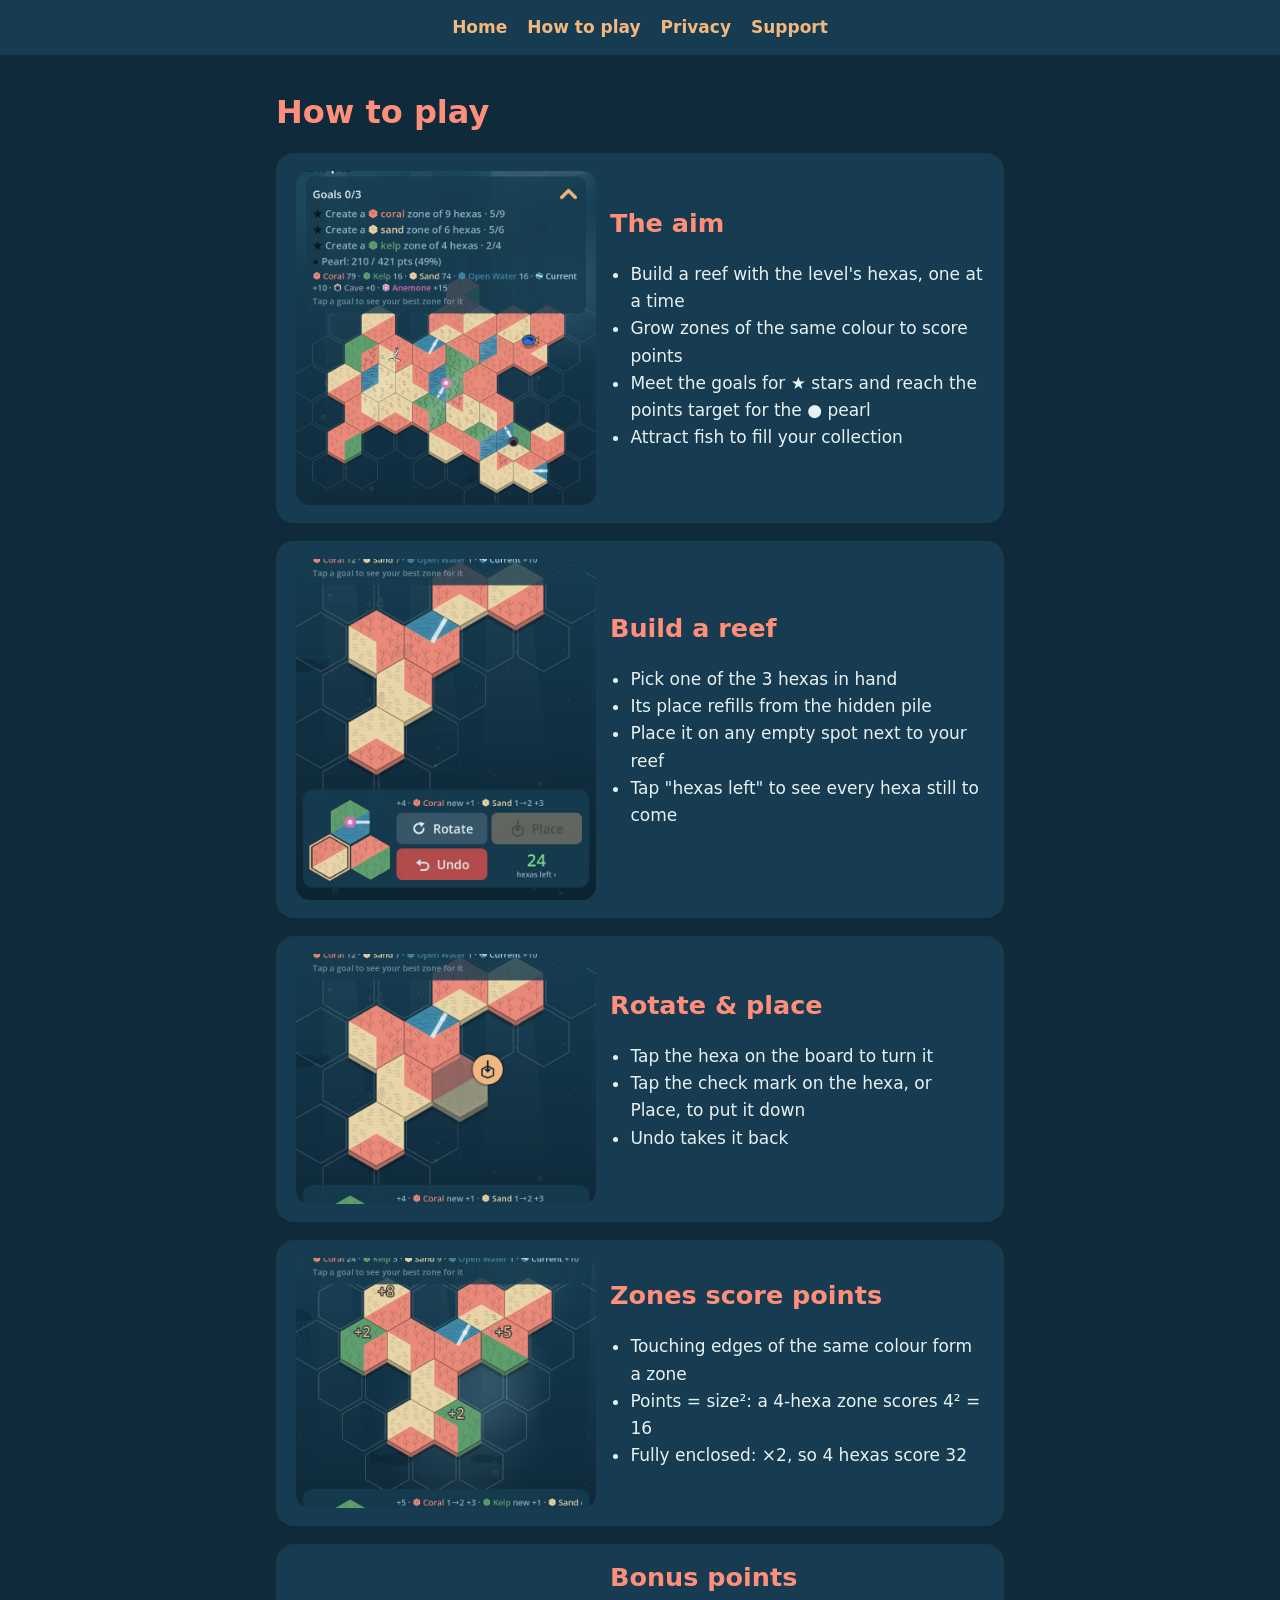
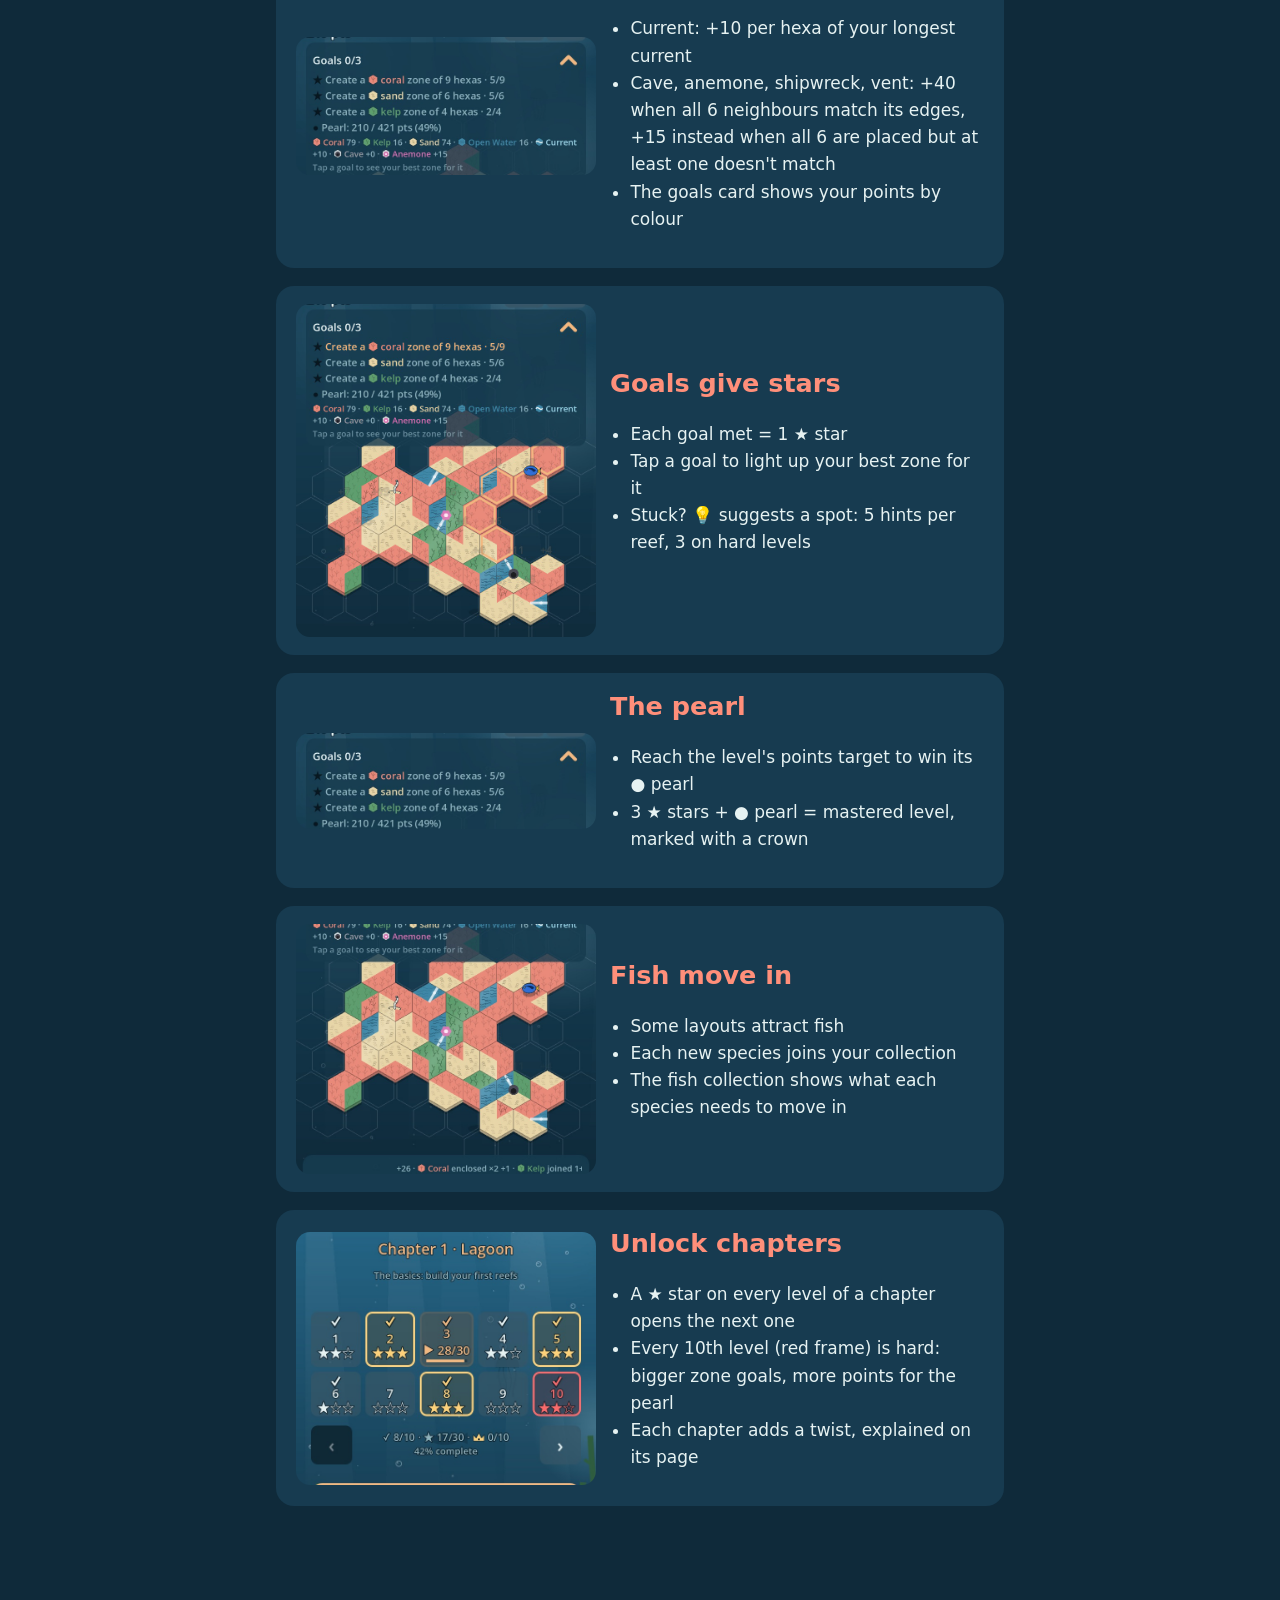
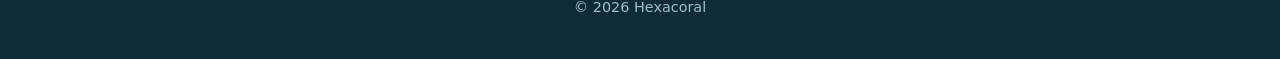
==== how-to-play.html @ c0e0eaeb "Hexacoral website: home, how to play, privacy policy Co-Authored-By: Claude Opus 5.5 <noreply@anthro" ====
<!doctype html>
<html lang="en">
<head>
<meta charset="utf-8">
<meta name="viewport" content="width=device-width, initial-scale=1">
<title>How to play · Hexacoral</title>
<meta name="description" content="The rules of Hexacoral: build a reef, grow zones, meet goals for stars and attract fish.">
<link rel="icon" href="img/icon.png">
<link rel="stylesheet" href="style.css">
</head>
<body>
<nav><a href="./">Home</a><a href="how-to-play.html">How to play</a><a href="privacy.html">Privacy</a><a href="https://buymeacoffee.com/sebastiensyd">Support</a></nav>
<main>
  <h1>How to play</h1>

  <div class="card step"><img src="img/howto-0.jpg" alt=""><div><h2>The aim</h2><ul>
    <li>Build a reef with the level's hexas, one at a time</li>
    <li>Grow zones of the same colour to score points</li>
    <li>Meet the goals for ★ stars and reach the points target for the ● pearl</li>
    <li>Attract fish to fill your collection</li></ul></div></div>

  <div class="card step"><img src="img/howto-1.jpg" alt=""><div><h2>Build a reef</h2><ul>
    <li>Pick one of the 3 hexas in hand</li>
    <li>Its place refills from the hidden pile</li>
    <li>Place it on any empty spot next to your reef</li>
    <li>Tap "hexas left" to see every hexa still to come</li></ul></div></div>

  <div class="card step"><img src="img/howto-2.jpg" alt=""><div><h2>Rotate &amp; place</h2><ul>
    <li>Tap the hexa on the board to turn it</li>
    <li>Tap the check mark on the hexa, or Place, to put it down</li>
    <li>Undo takes it back</li></ul></div></div>

  <div class="card step"><img src="img/howto-3.jpg" alt=""><div><h2>Zones score points</h2><ul>
    <li>Touching edges of the same colour form a zone</li>
    <li>Points = size²: a 4-hexa zone scores 4² = 16</li>
    <li>Fully enclosed: ×2, so 4 hexas score 32</li></ul></div></div>

  <div class="card step"><img src="img/howto-4.jpg" alt=""><div><h2>Bonus points</h2><ul>
    <li>Current: +10 per hexa of your longest current</li>
    <li>Cave, anemone, shipwreck, vent: +40 when all 6 neighbours match its edges, +15 instead when all 6 are placed but at least one doesn't match</li>
    <li>The goals card shows your points by colour</li></ul></div></div>

  <div class="card step"><img src="img/howto-5.jpg" alt=""><div><h2>Goals give stars</h2><ul>
    <li>Each goal met = 1 ★ star</li>
    <li>Tap a goal to light up your best zone for it</li>
    <li>Stuck? 💡 suggests a spot: 5 hints per reef, 3 on hard levels</li></ul></div></div>

  <div class="card step"><img src="img/howto-6.jpg" alt=""><div><h2>The pearl</h2><ul>
    <li>Reach the level's points target to win its ● pearl</li>
    <li>3 ★ stars + ● pearl = mastered level, marked with a crown</li></ul></div></div>

  <div class="card step"><img src="img/howto-7.jpg" alt=""><div><h2>Fish move in</h2><ul>
    <li>Some layouts attract fish</li>
    <li>Each new species joins your collection</li>
    <li>The fish collection shows what each species needs to move in</li></ul></div></div>

  <div class="card step"><img src="img/howto-8.jpg" alt=""><div><h2>Unlock chapters</h2><ul>
    <li>A ★ star on every level of a chapter opens the next one</li>
    <li>Every 10th level (red frame) is hard: bigger zone goals, more points for the pearl</li>
    <li>Each chapter adds a twist, explained on its page</li></ul></div></div>
</main>
<footer>© 2026 Hexacoral</footer>
</body>
</html>
---- style.css ----
:root {
  --bg: #0f2a3a;
  --panel: #173b50;
  --text: #e6f2f2;
  --muted: #9fbfc8;
  --accent: #f2b880;
  --coral: #ff8f7a;
  --star: #ffd54f;
}
* { box-sizing: border-box; }
body {
  margin: 0;
  background: var(--bg);
  color: var(--text);
  font: 17px/1.6 system-ui, -apple-system, "Segoe UI", Roboto, sans-serif;
}
a { color: var(--accent); }
header.hero img { display: block; width: 100%; max-height: 420px; object-fit: cover; }
nav { display: flex; gap: 20px; justify-content: center; flex-wrap: wrap; padding: 14px 16px; background: var(--panel); }
nav a { text-decoration: none; font-weight: 600; }
main { max-width: 760px; margin: 0 auto; padding: 24px 16px 48px; }
h1, h2 { color: var(--coral); line-height: 1.25; }
h1 { font-size: 2rem; margin-top: 0.4em; }
.lead { font-size: 1.15rem; color: var(--text); }
.card { background: var(--panel); border-radius: 18px; padding: 18px 20px; margin: 18px 0; }
.card h2 { margin-top: 0; }
.step { display: grid; grid-template-columns: 1fr; gap: 14px; align-items: center; }
.step img { width: 100%; max-width: 360px; border-radius: 14px; justify-self: center; }
@media (min-width: 680px) { .step { grid-template-columns: 300px 1fr; } }
.button {
  display: inline-block; background: var(--accent); color: var(--bg); font-weight: 700;
  padding: 12px 22px; border-radius: 14px; text-decoration: none; margin: 6px 8px 6px 0;
}
.button.ghost { background: transparent; color: var(--accent); border: 2px solid var(--accent); }
.muted { color: var(--muted); font-size: 0.95rem; }
footer { text-align: center; color: var(--muted); font-size: 0.9rem; padding: 24px 16px 40px; }
ul { padding-left: 1.2em; }
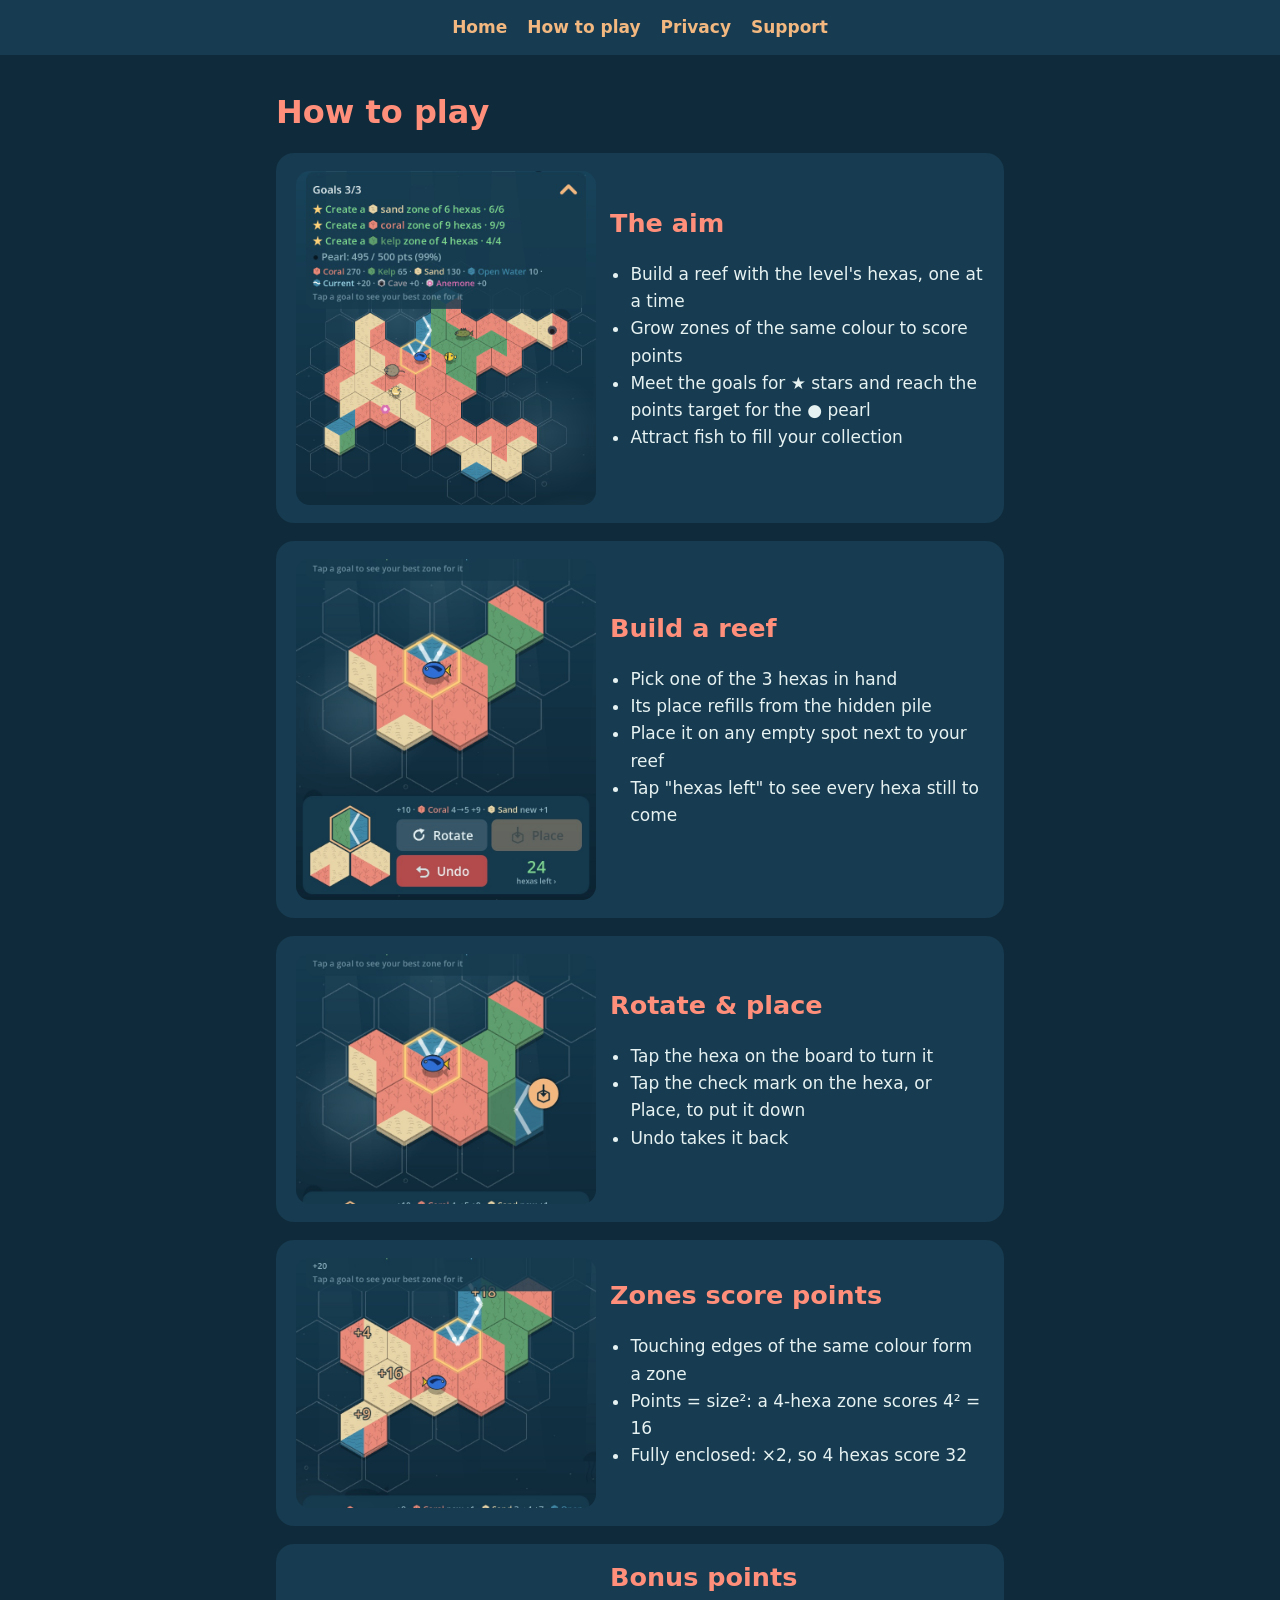
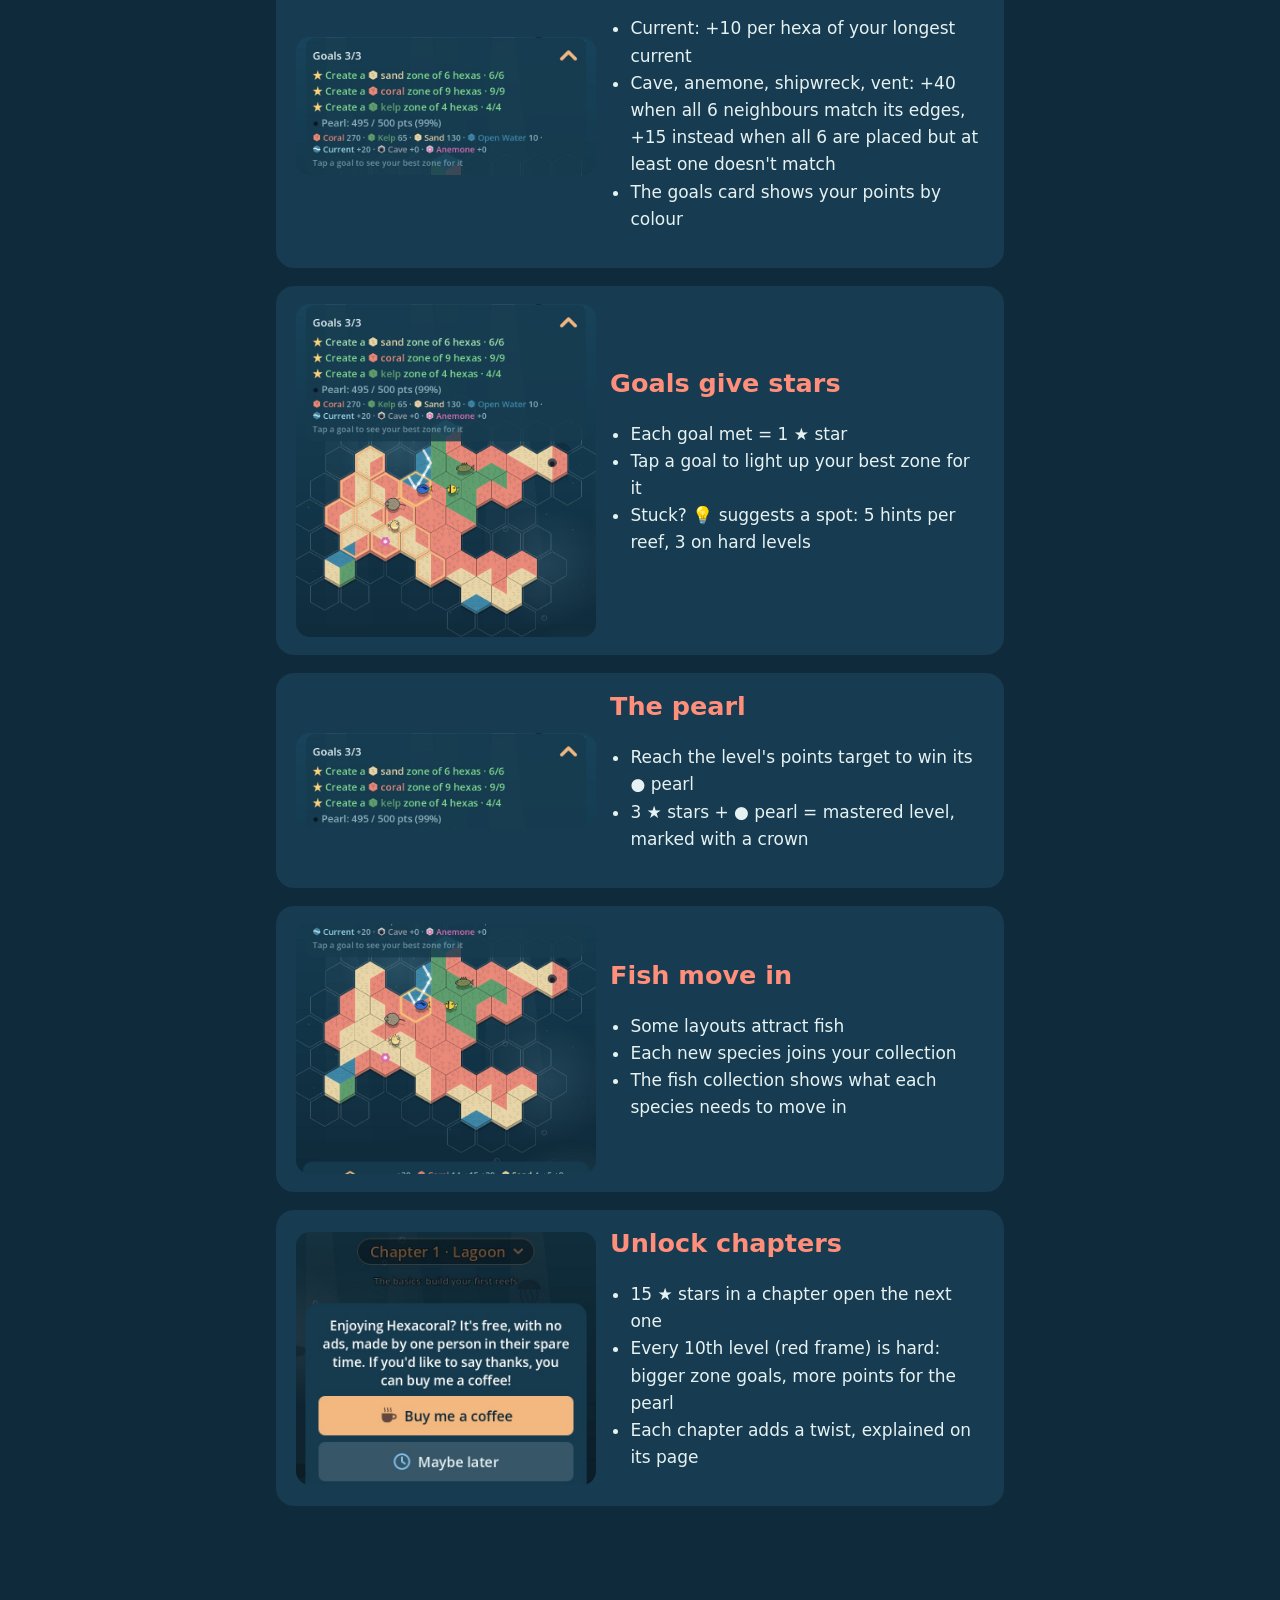
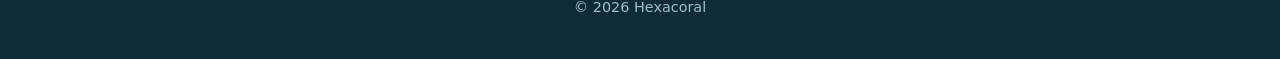
==== commit 90d65da9: "How to play: 15 stars in a chapter open the next one Co-Authored-By: Claude Opus 5.5 <noreply@anthro" ====
--- a/how-to-play.html
+++ b/how-to-play.html
@@ -55,7 +55,7 @@
     <li>The fish collection shows what each species needs to move in</li></ul></div></div>
 
   <div class="card step"><img src="img/howto-8.jpg" alt=""><div><h2>Unlock chapters</h2><ul>
-    <li>A ★ star on every level of a chapter opens the next one</li>
+    <li>15 ★ stars in a chapter open the next one</li>
     <li>Every 10th level (red frame) is hard: bigger zone goals, more points for the pearl</li>
     <li>Each chapter adds a twist, explained on its page</li></ul></div></div>
 </main>
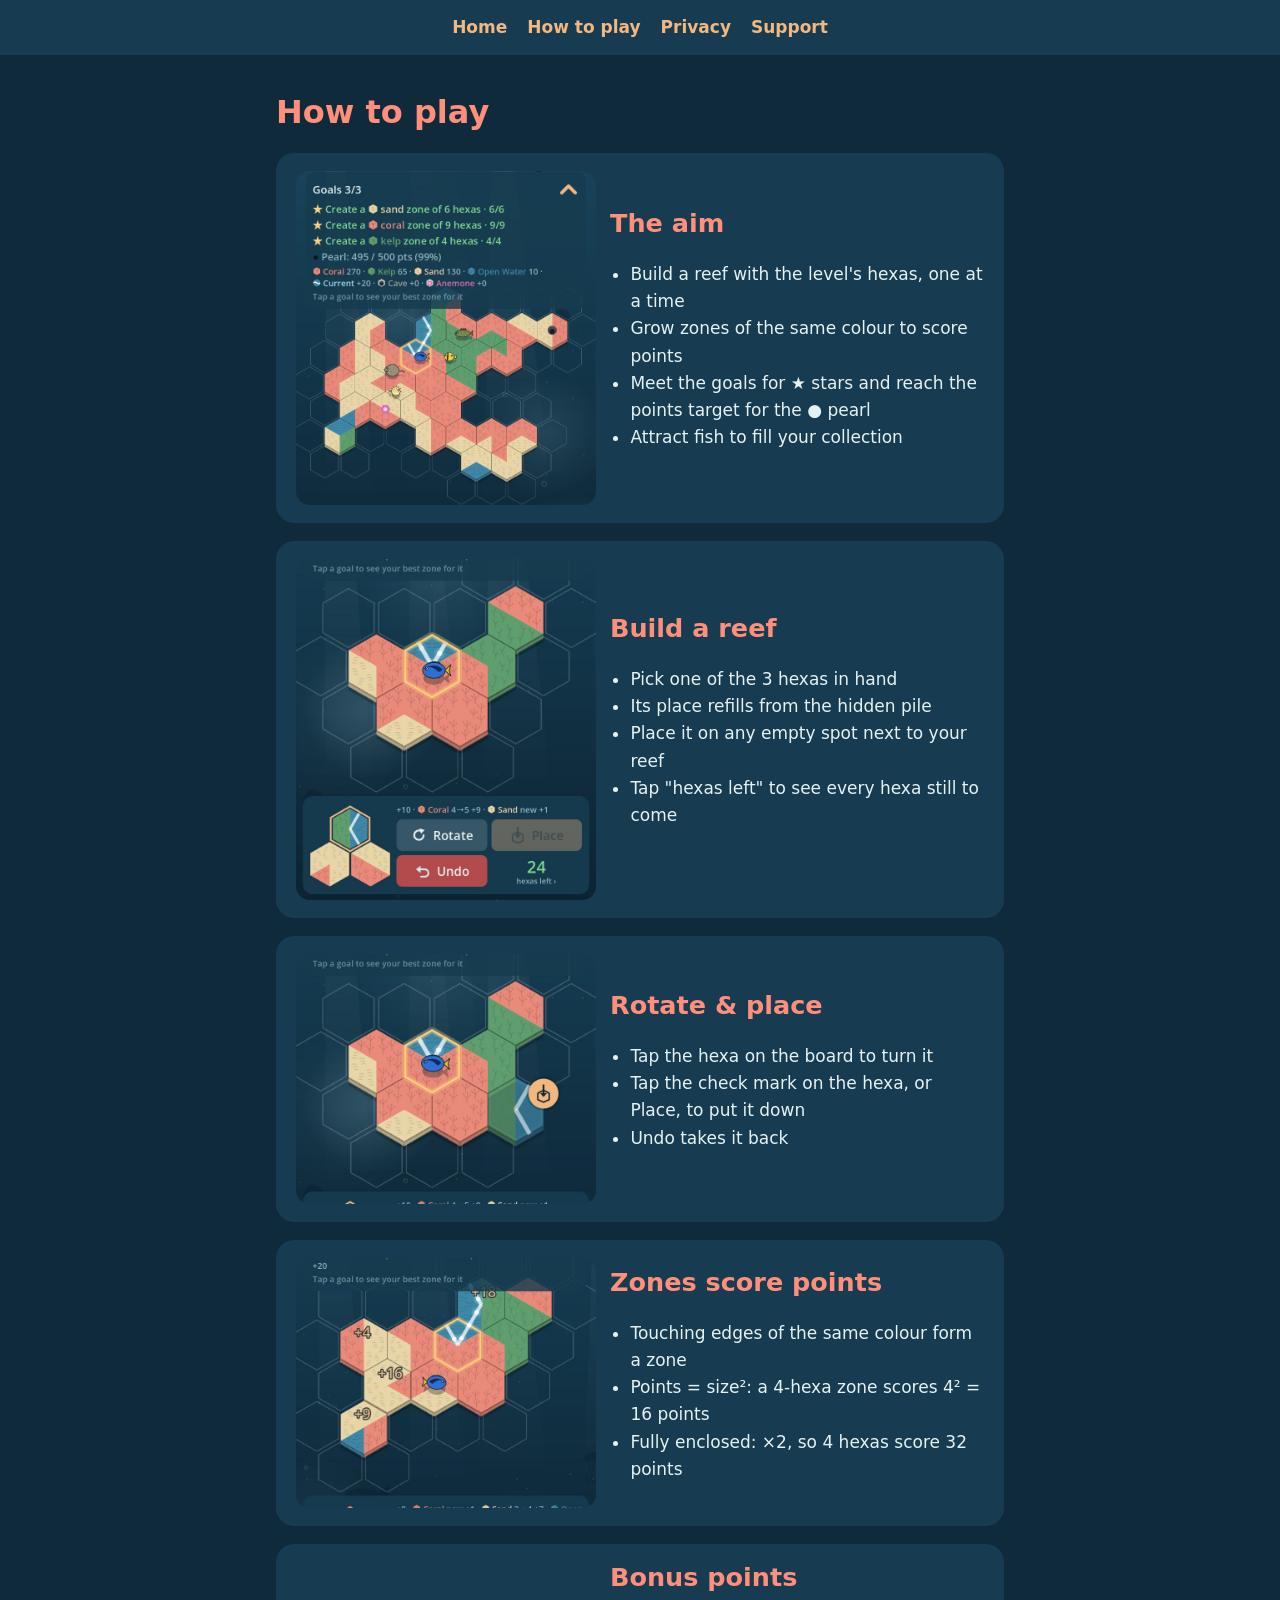
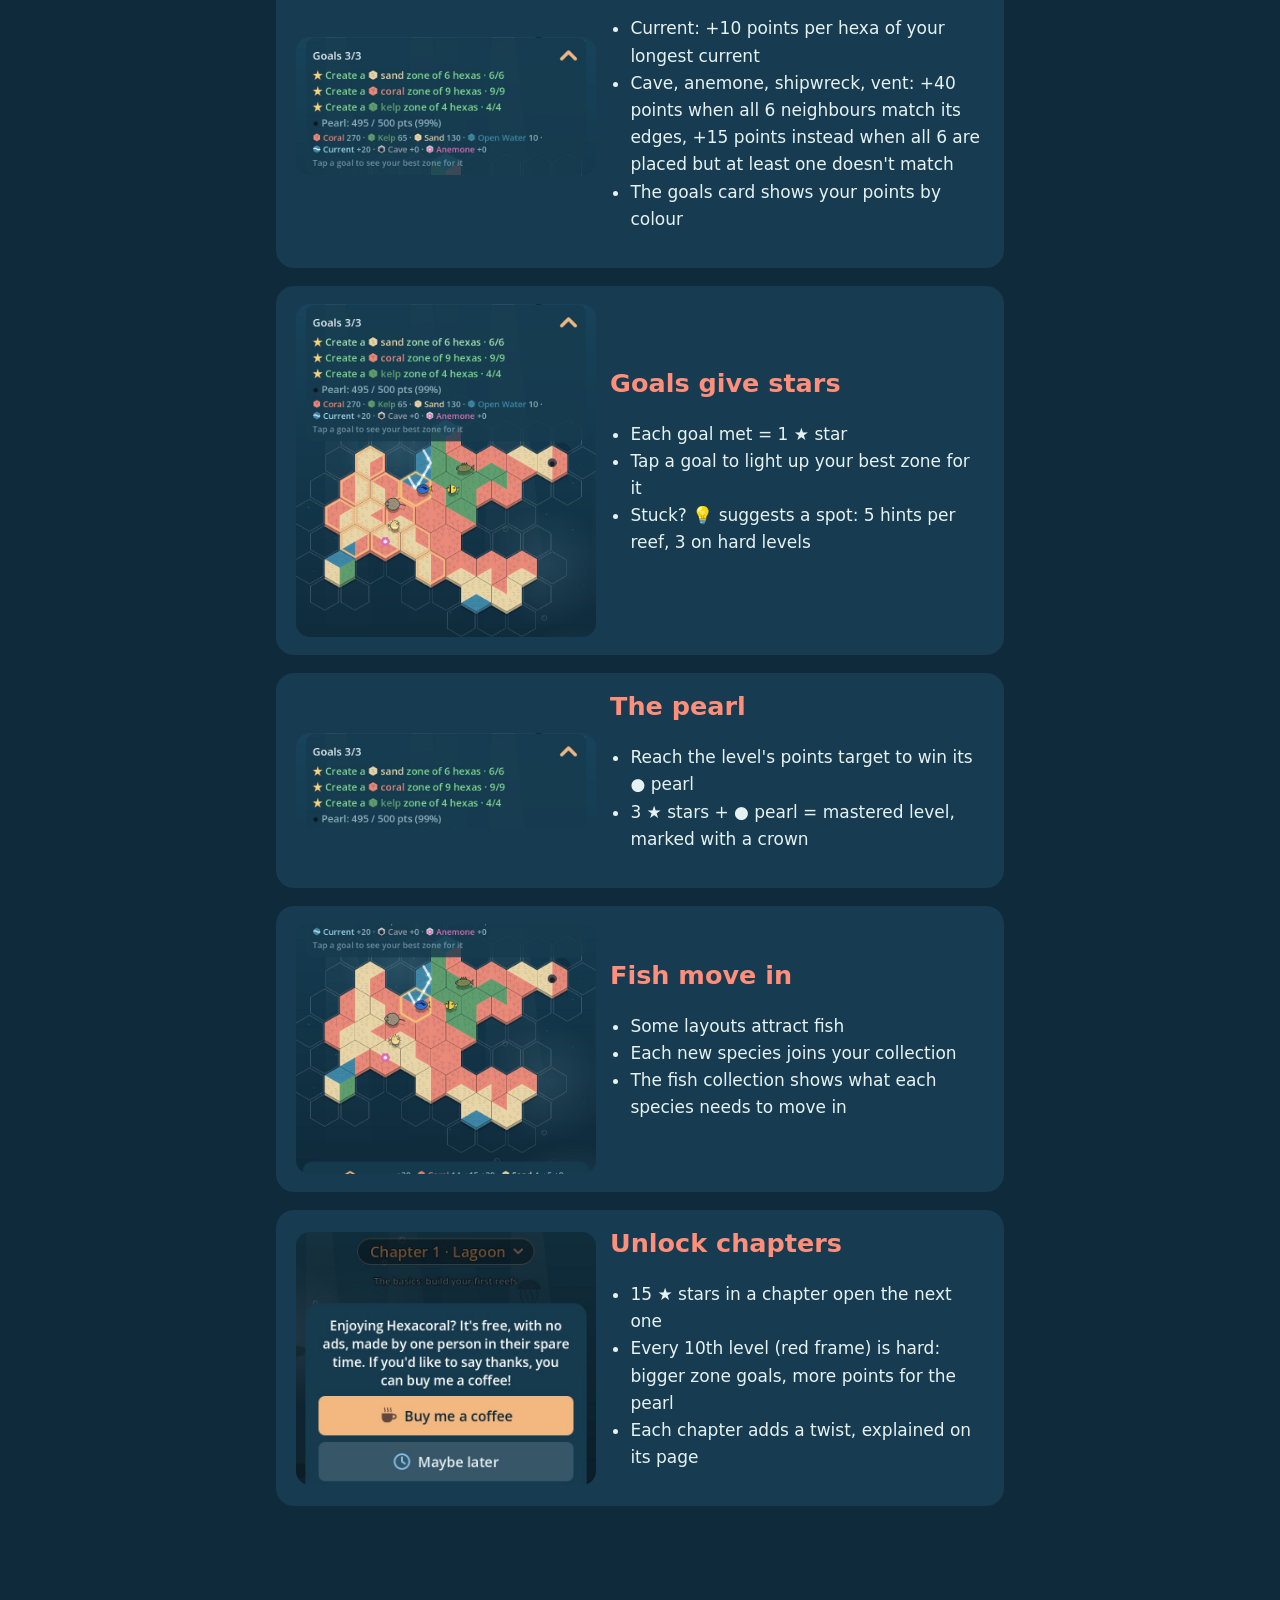
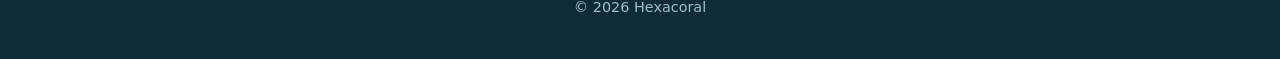
==== commit 83559a3b: "How to play: say points in the scoring lines Co-Authored-By: Claude Opus 5.5 <noreply@anthropic.com>" ====
--- a/how-to-play.html
+++ b/how-to-play.html
@@ -32,12 +32,12 @@
 
   <div class="card step"><img src="img/howto-3.jpg" alt=""><div><h2>Zones score points</h2><ul>
     <li>Touching edges of the same colour form a zone</li>
-    <li>Points = size²: a 4-hexa zone scores 4² = 16</li>
-    <li>Fully enclosed: ×2, so 4 hexas score 32</li></ul></div></div>
+    <li>Points = size²: a 4-hexa zone scores 4² = 16 points</li>
+    <li>Fully enclosed: ×2, so 4 hexas score 32 points</li></ul></div></div>
 
   <div class="card step"><img src="img/howto-4.jpg" alt=""><div><h2>Bonus points</h2><ul>
-    <li>Current: +10 per hexa of your longest current</li>
-    <li>Cave, anemone, shipwreck, vent: +40 when all 6 neighbours match its edges, +15 instead when all 6 are placed but at least one doesn't match</li>
+    <li>Current: +10 points per hexa of your longest current</li>
+    <li>Cave, anemone, shipwreck, vent: +40 points when all 6 neighbours match its edges, +15 points instead when all 6 are placed but at least one doesn't match</li>
     <li>The goals card shows your points by colour</li></ul></div></div>
 
   <div class="card step"><img src="img/howto-5.jpg" alt=""><div><h2>Goals give stars</h2><ul>
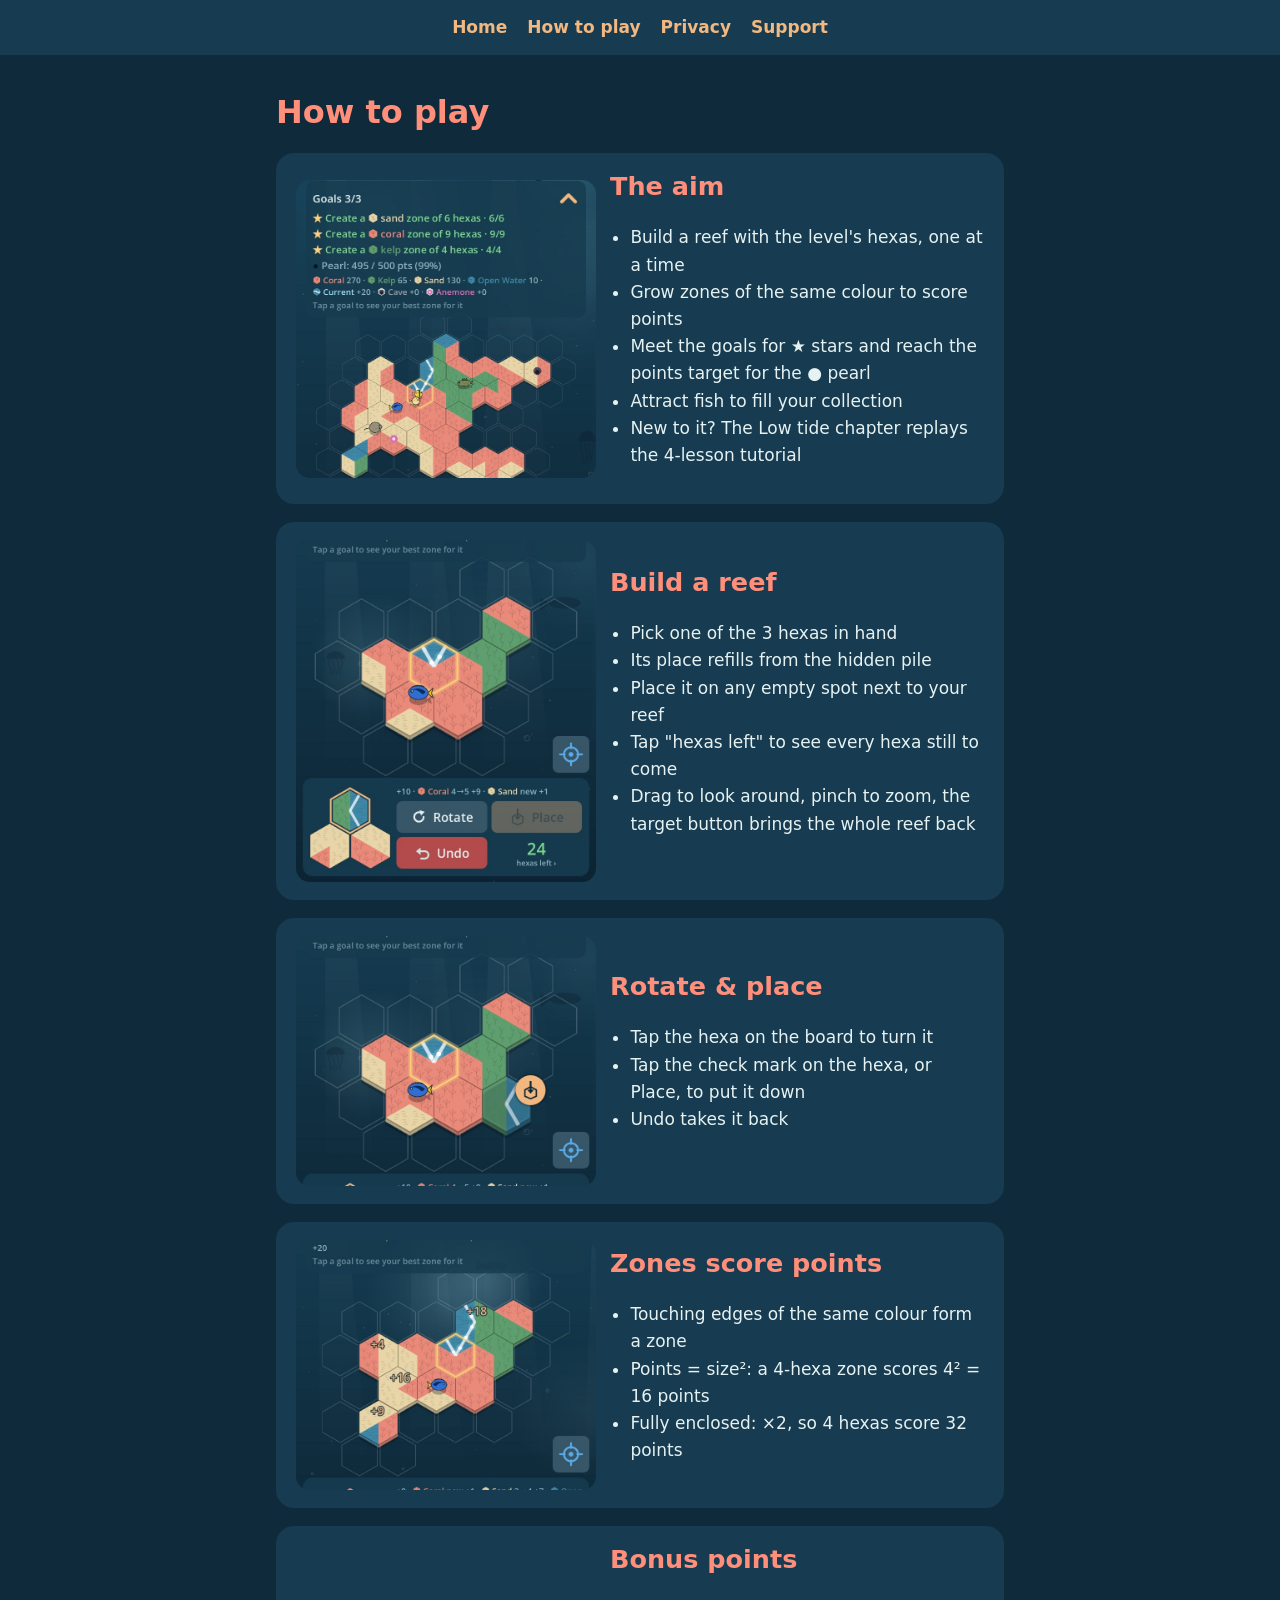
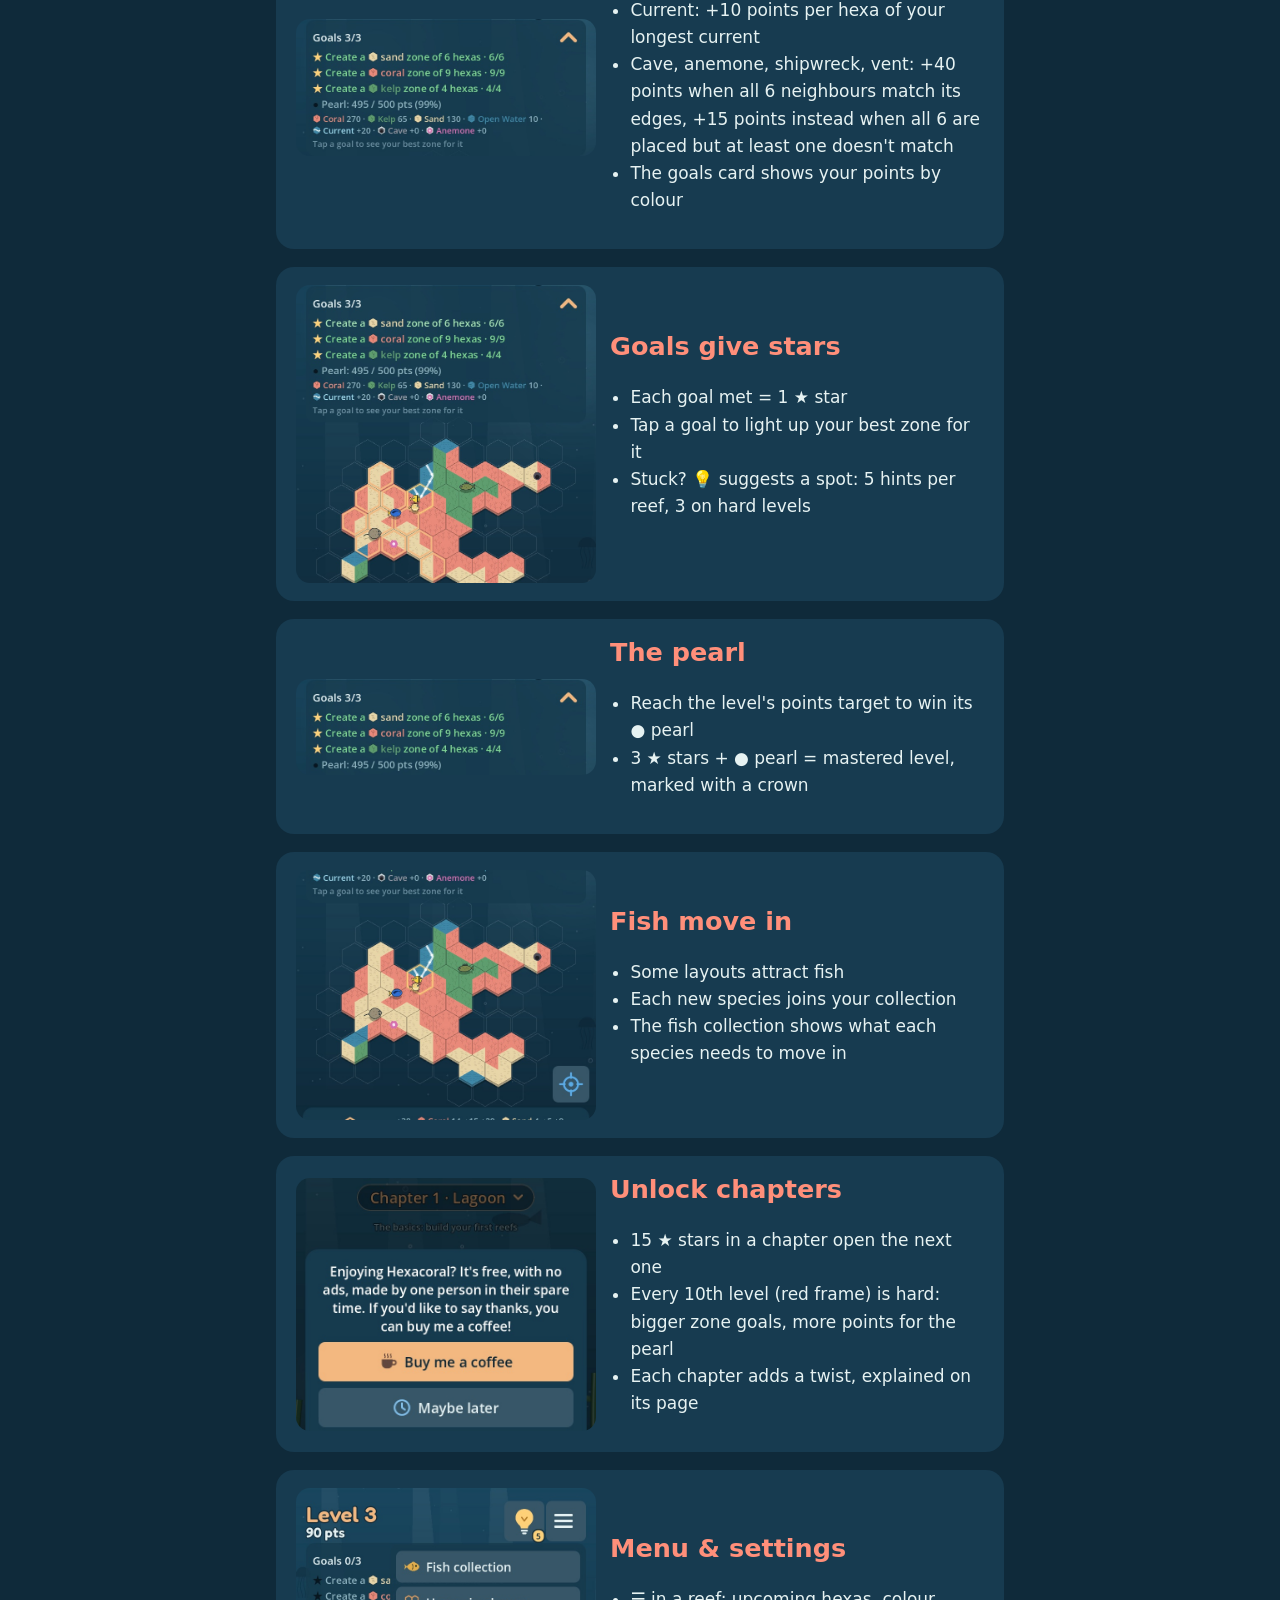
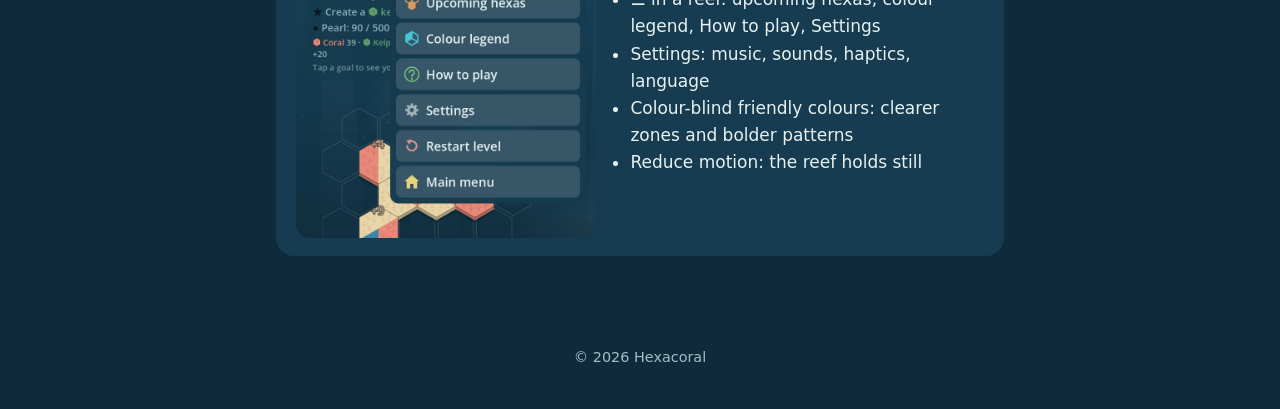
==== commit 6407bb5d: "How to play: tutorial replay, pan/zoom/recenter, Menu & settings step; fresh images. Home: real zone" ====
--- a/how-to-play.html
+++ b/how-to-play.html
@@ -17,13 +17,15 @@
     <li>Build a reef with the level's hexas, one at a time</li>
     <li>Grow zones of the same colour to score points</li>
     <li>Meet the goals for ★ stars and reach the points target for the ● pearl</li>
-    <li>Attract fish to fill your collection</li></ul></div></div>
+    <li>Attract fish to fill your collection</li>
+    <li>New to it? The Low tide chapter replays the 4-lesson tutorial</li></ul></div></div>
 
   <div class="card step"><img src="img/howto-1.jpg" alt=""><div><h2>Build a reef</h2><ul>
     <li>Pick one of the 3 hexas in hand</li>
     <li>Its place refills from the hidden pile</li>
     <li>Place it on any empty spot next to your reef</li>
-    <li>Tap "hexas left" to see every hexa still to come</li></ul></div></div>
+    <li>Tap "hexas left" to see every hexa still to come</li>
+    <li>Drag to look around, pinch to zoom, the target button brings the whole reef back</li></ul></div></div>
 
   <div class="card step"><img src="img/howto-2.jpg" alt=""><div><h2>Rotate &amp; place</h2><ul>
     <li>Tap the hexa on the board to turn it</li>
@@ -58,6 +60,11 @@
     <li>15 ★ stars in a chapter open the next one</li>
     <li>Every 10th level (red frame) is hard: bigger zone goals, more points for the pearl</li>
     <li>Each chapter adds a twist, explained on its page</li></ul></div></div>
+  <div class="card step"><img src="img/howto-9.jpg" alt=""><div><h2>Menu &amp; settings</h2><ul>
+    <li>☰ in a reef: upcoming hexas, colour legend, How to play, Settings</li>
+    <li>Settings: music, sounds, haptics, language</li>
+    <li>Colour-blind friendly colours: clearer zones and bolder patterns</li>
+    <li>Reduce motion: the reef holds still</li></ul></div></div>
 </main>
 <footer>© 2026 Hexacoral</footer>
 </body>
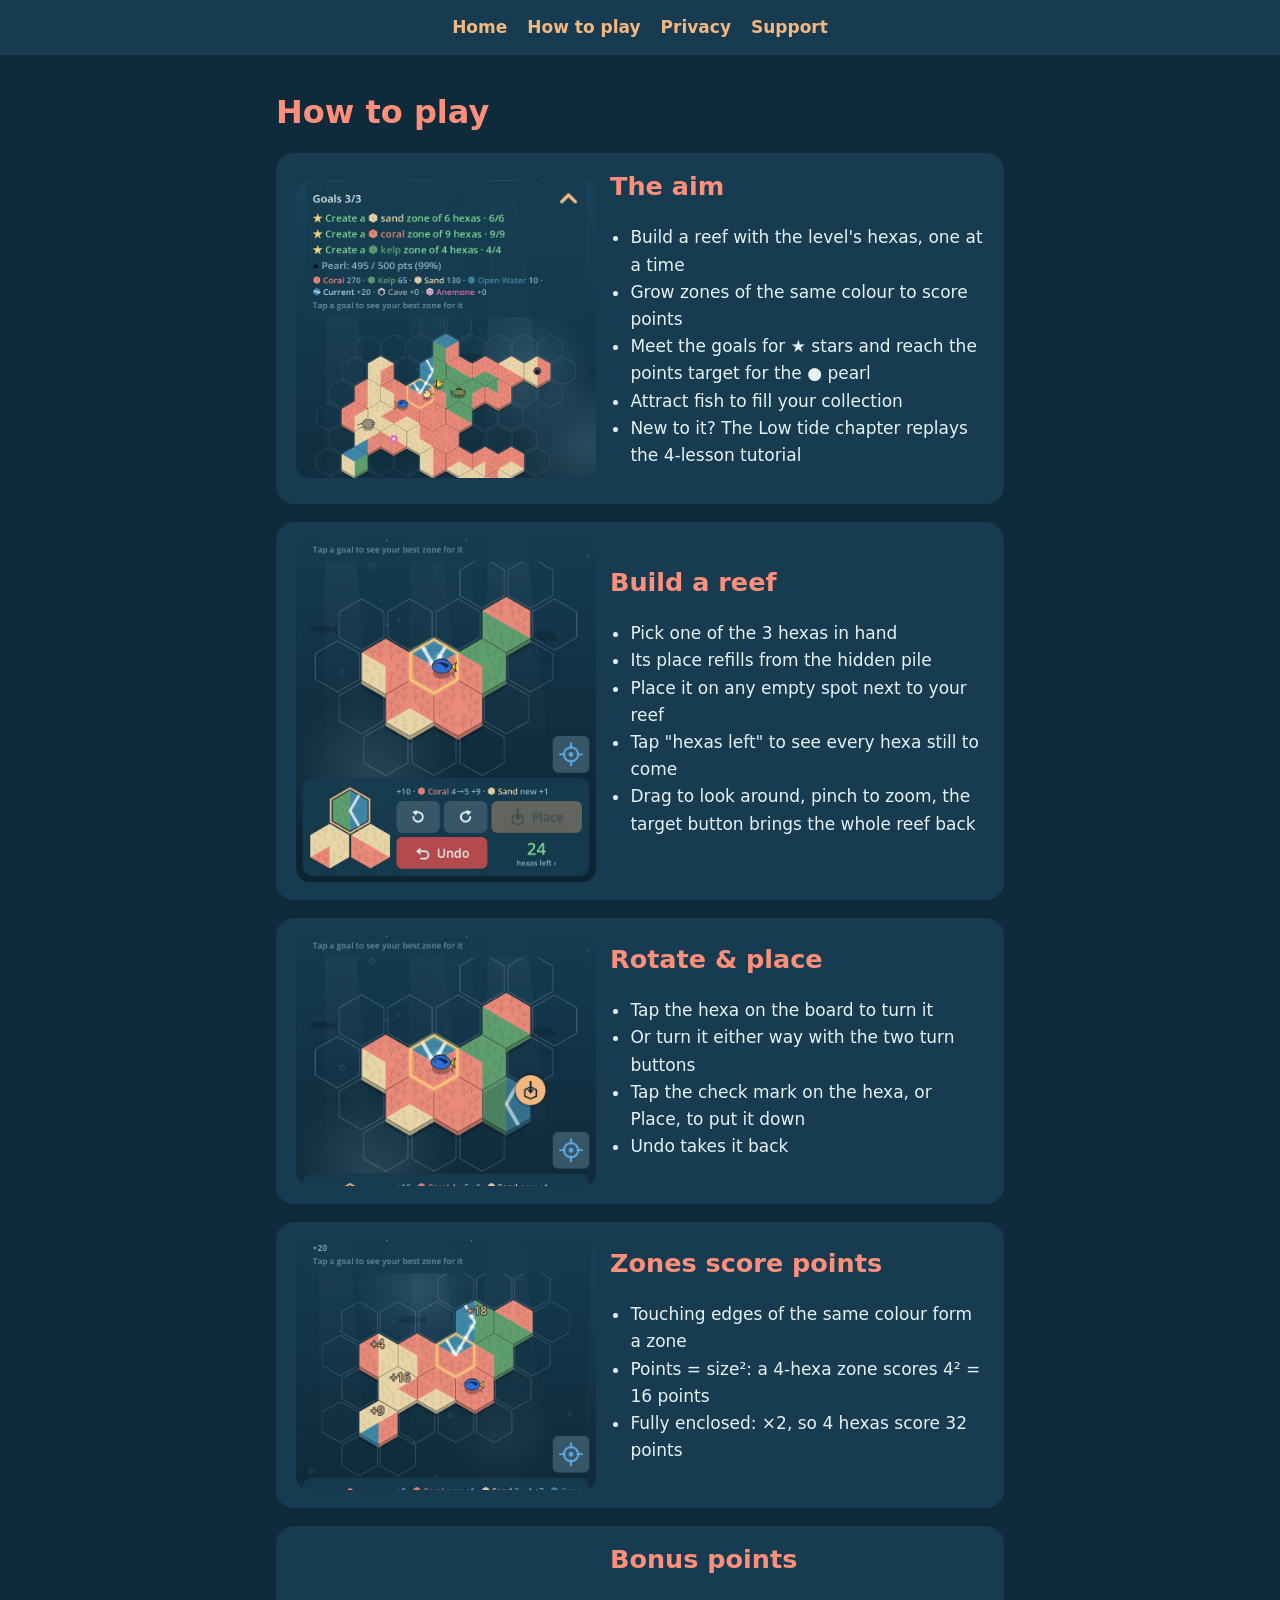
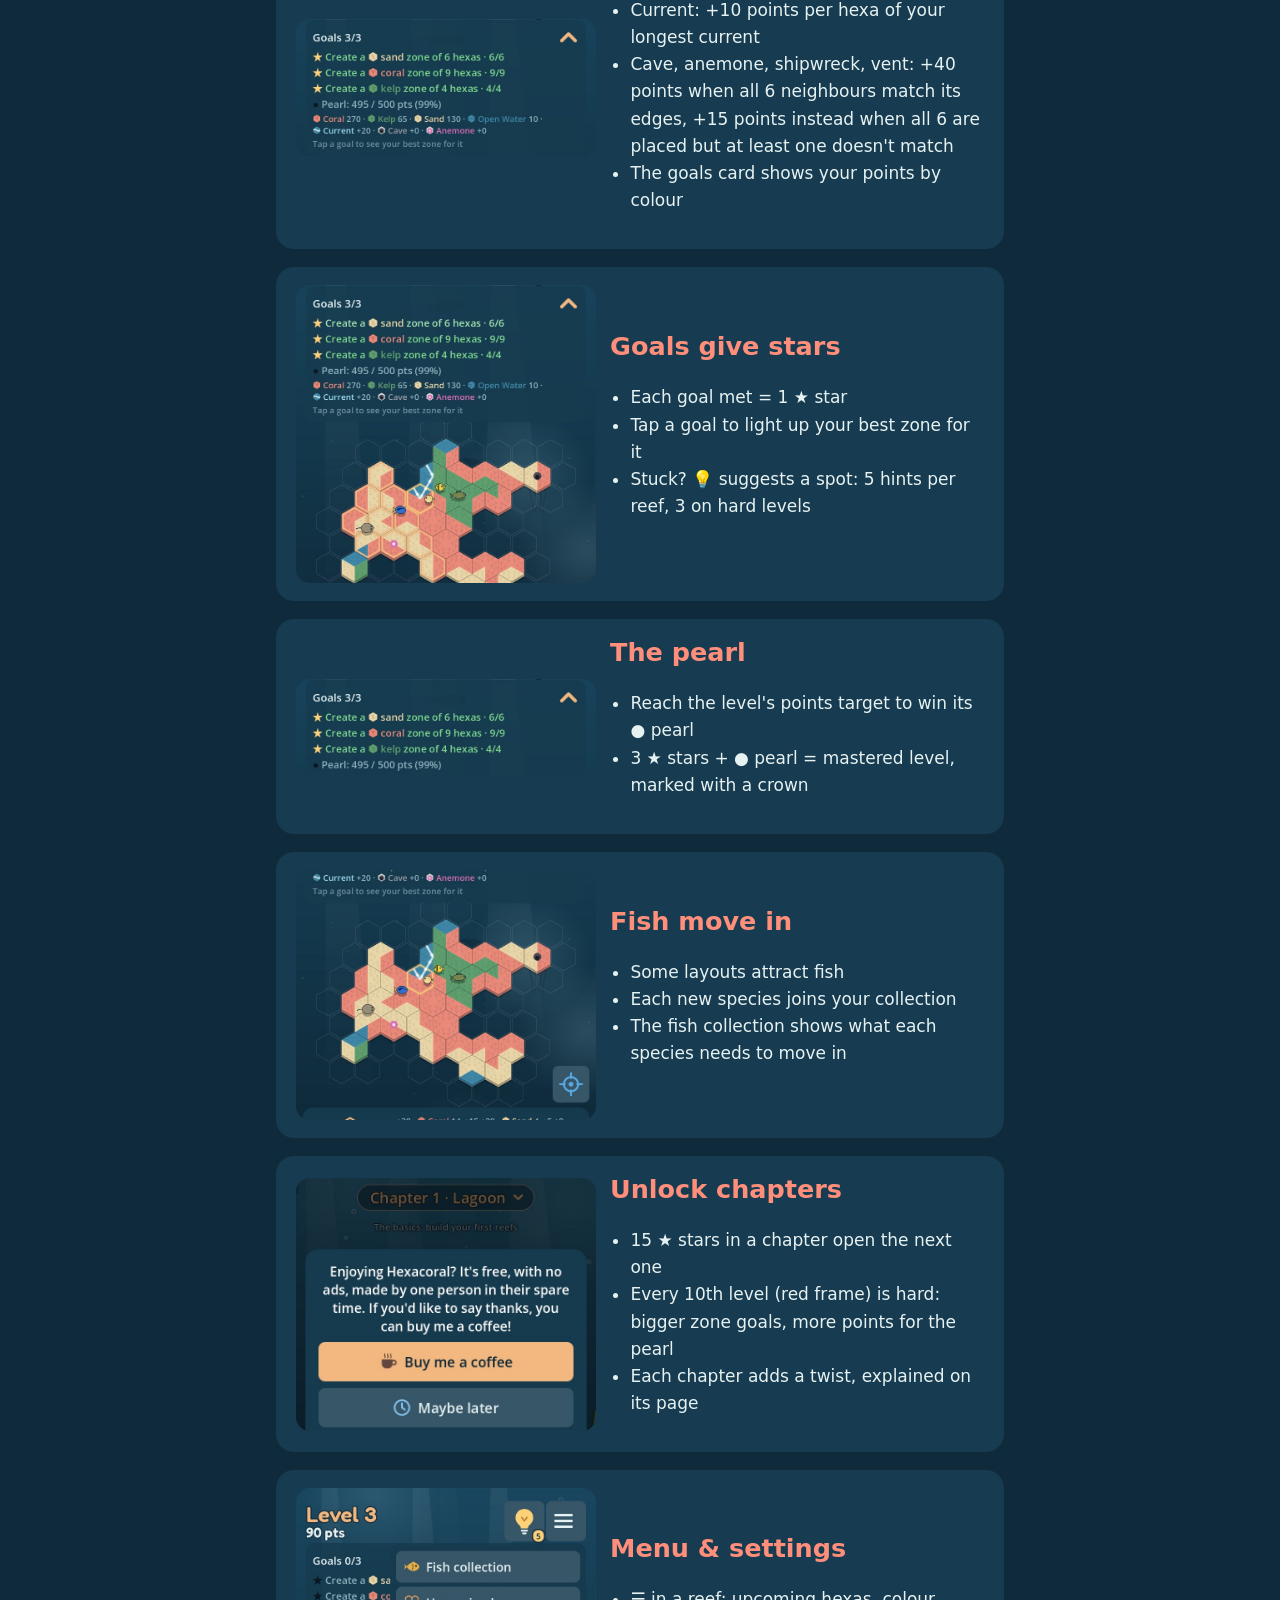
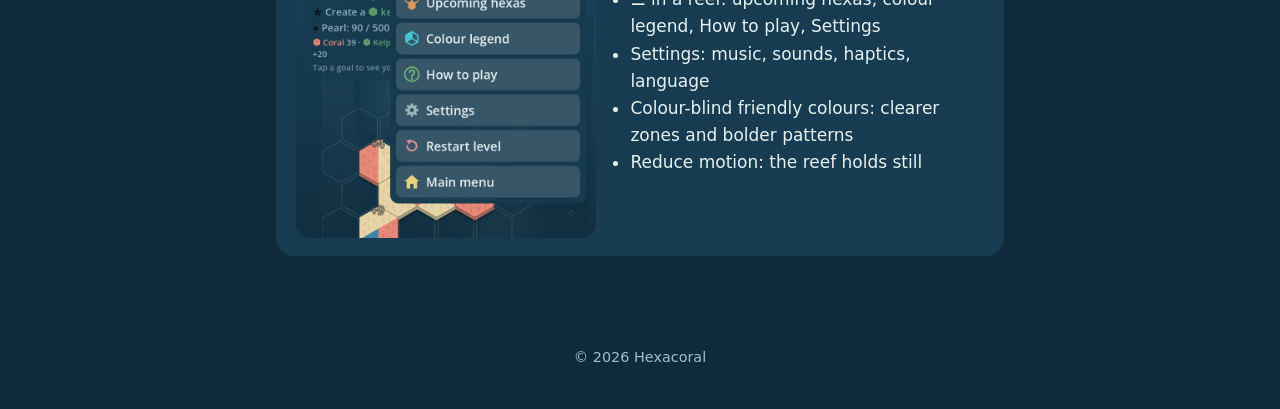
==== commit e4754c92: "How to play: turn either way with the two turn buttons; fresh images Co-Authored-By: Claude Opus 5.5" ====
--- a/how-to-play.html
+++ b/how-to-play.html
@@ -29,6 +29,7 @@
 
   <div class="card step"><img src="img/howto-2.jpg" alt=""><div><h2>Rotate &amp; place</h2><ul>
     <li>Tap the hexa on the board to turn it</li>
+    <li>Or turn it either way with the two turn buttons</li>
     <li>Tap the check mark on the hexa, or Place, to put it down</li>
     <li>Undo takes it back</li></ul></div></div>
 
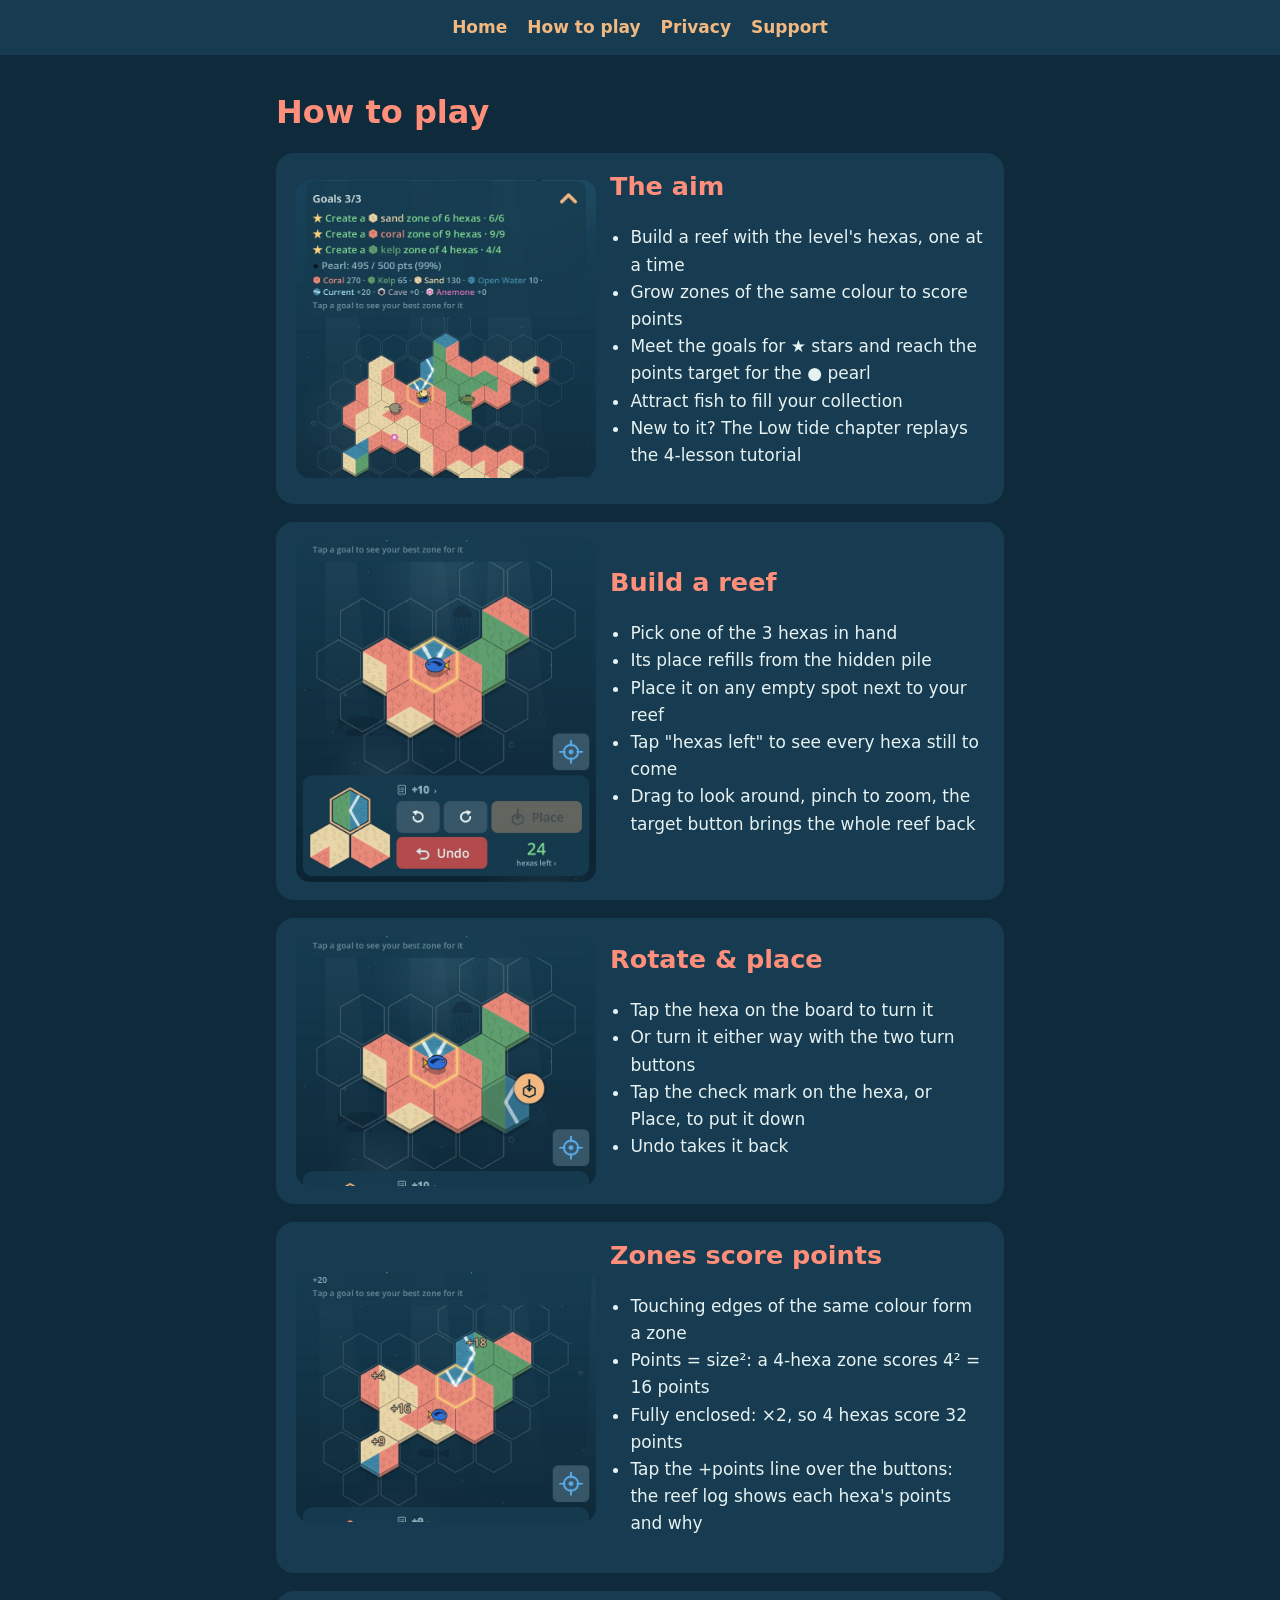
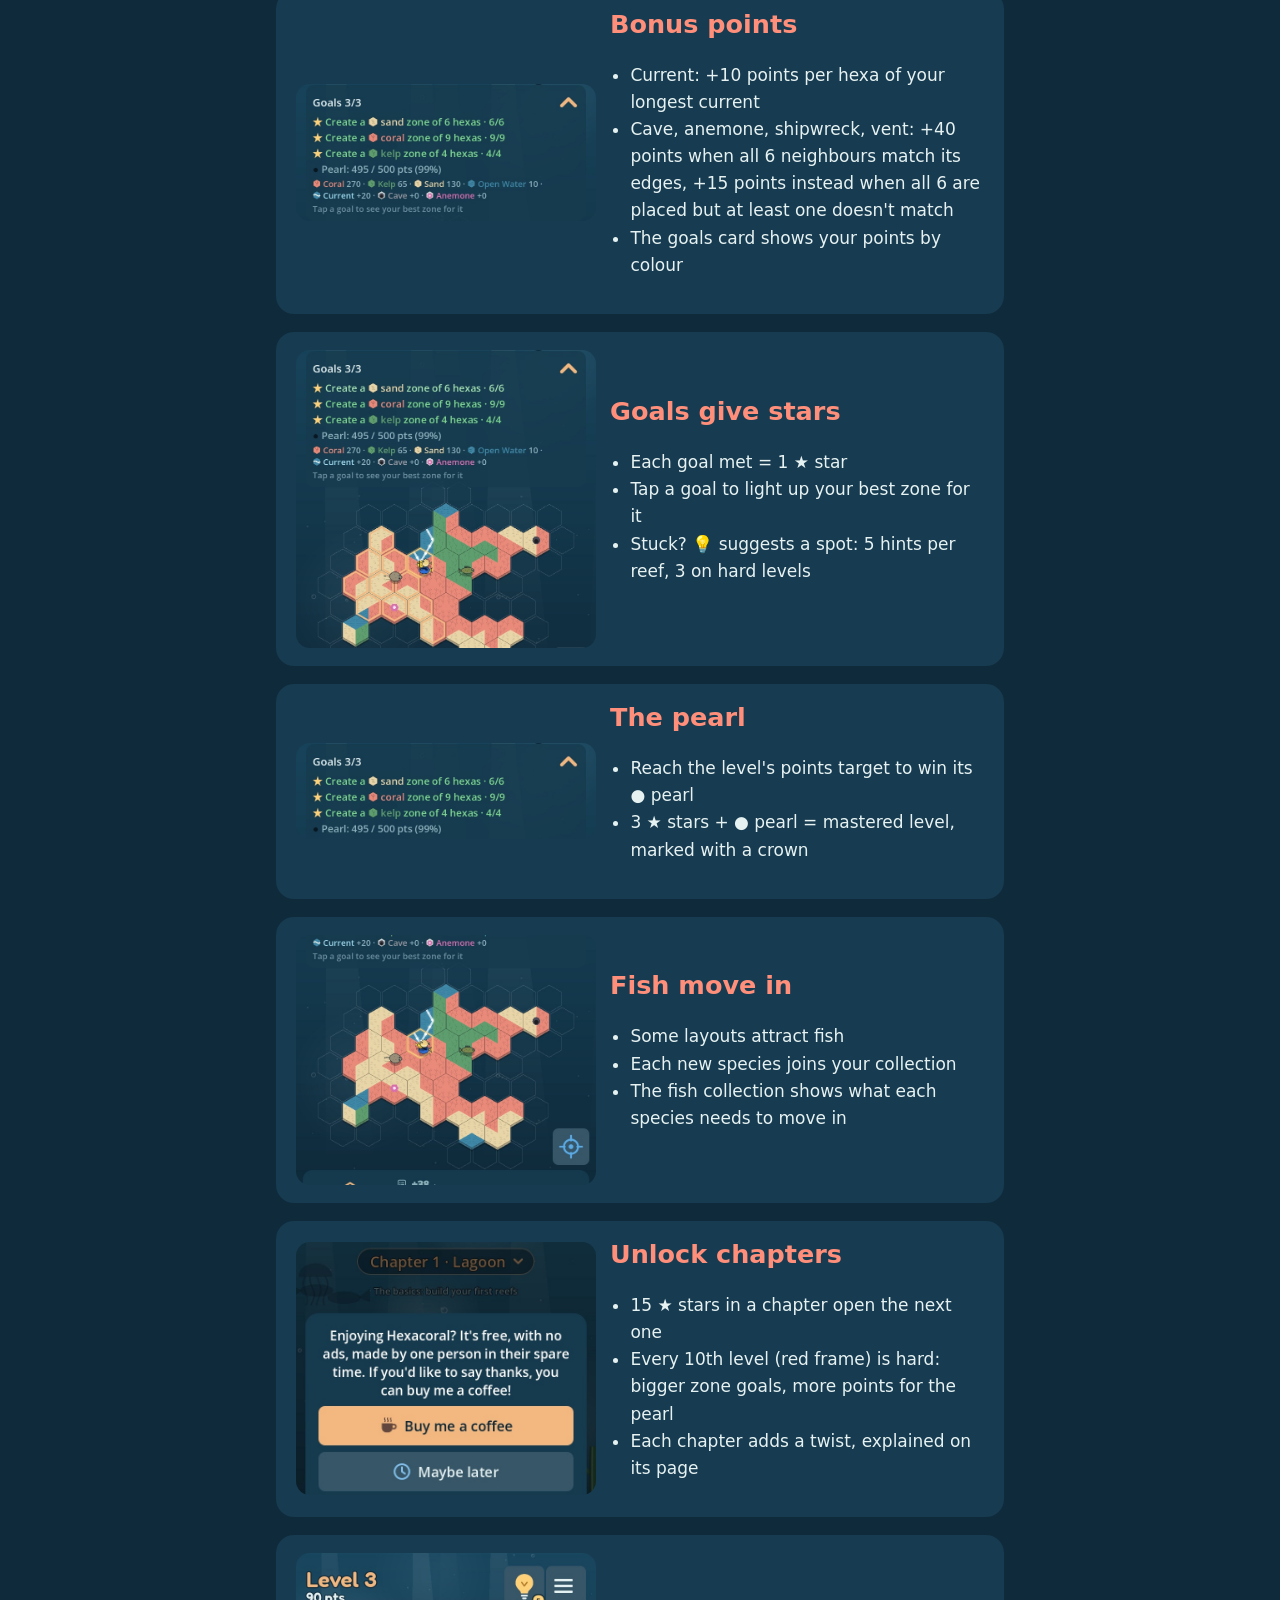
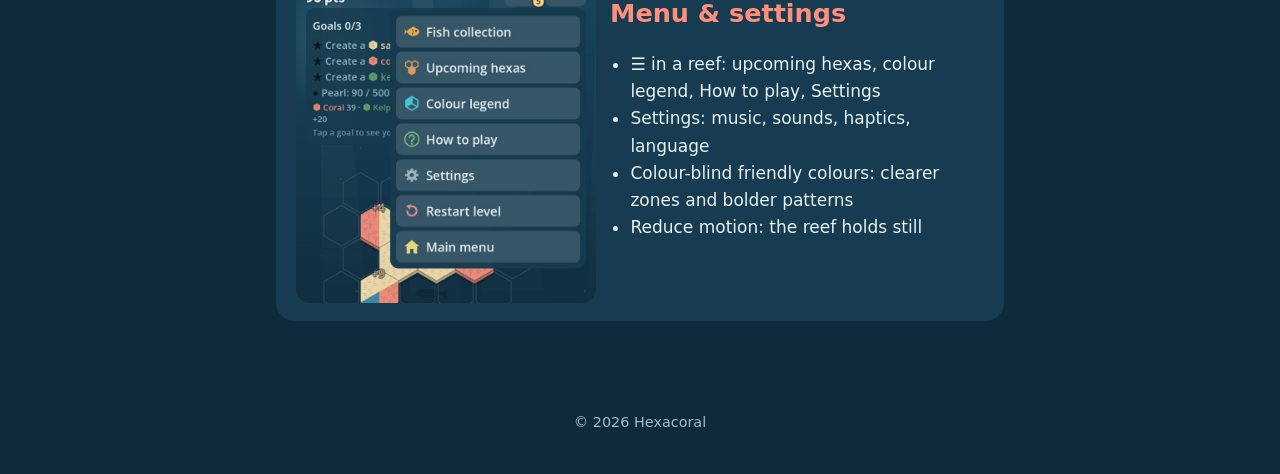
==== commit 7d3add45: "How to play: the reef log; fresh images Co-Authored-By: Claude Opus 5.5 <noreply@anthropic.com>" ====
--- a/how-to-play.html
+++ b/how-to-play.html
@@ -36,7 +36,8 @@
   <div class="card step"><img src="img/howto-3.jpg" alt=""><div><h2>Zones score points</h2><ul>
     <li>Touching edges of the same colour form a zone</li>
     <li>Points = size²: a 4-hexa zone scores 4² = 16 points</li>
-    <li>Fully enclosed: ×2, so 4 hexas score 32 points</li></ul></div></div>
+    <li>Fully enclosed: ×2, so 4 hexas score 32 points</li>
+    <li>Tap the +points line over the buttons: the reef log shows each hexa's points and why</li></ul></div></div>
 
   <div class="card step"><img src="img/howto-4.jpg" alt=""><div><h2>Bonus points</h2><ul>
     <li>Current: +10 points per hexa of your longest current</li>
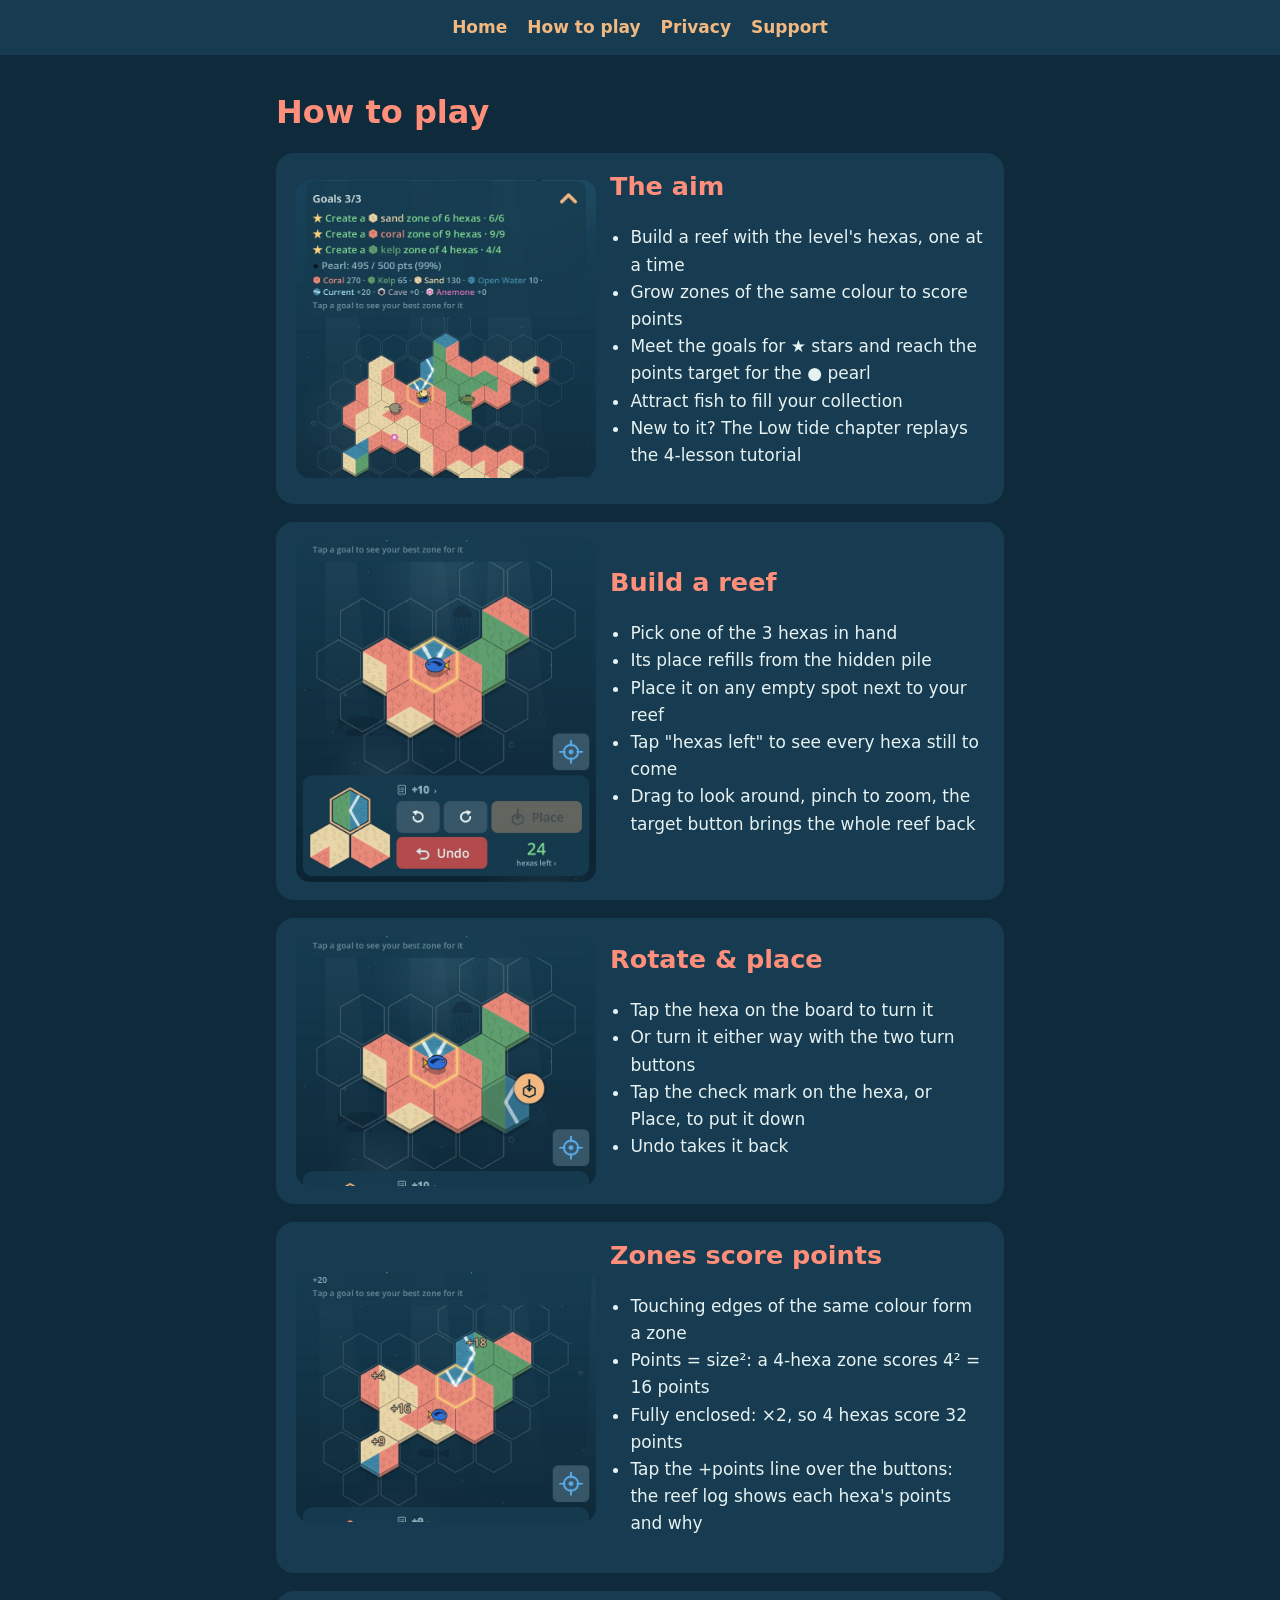
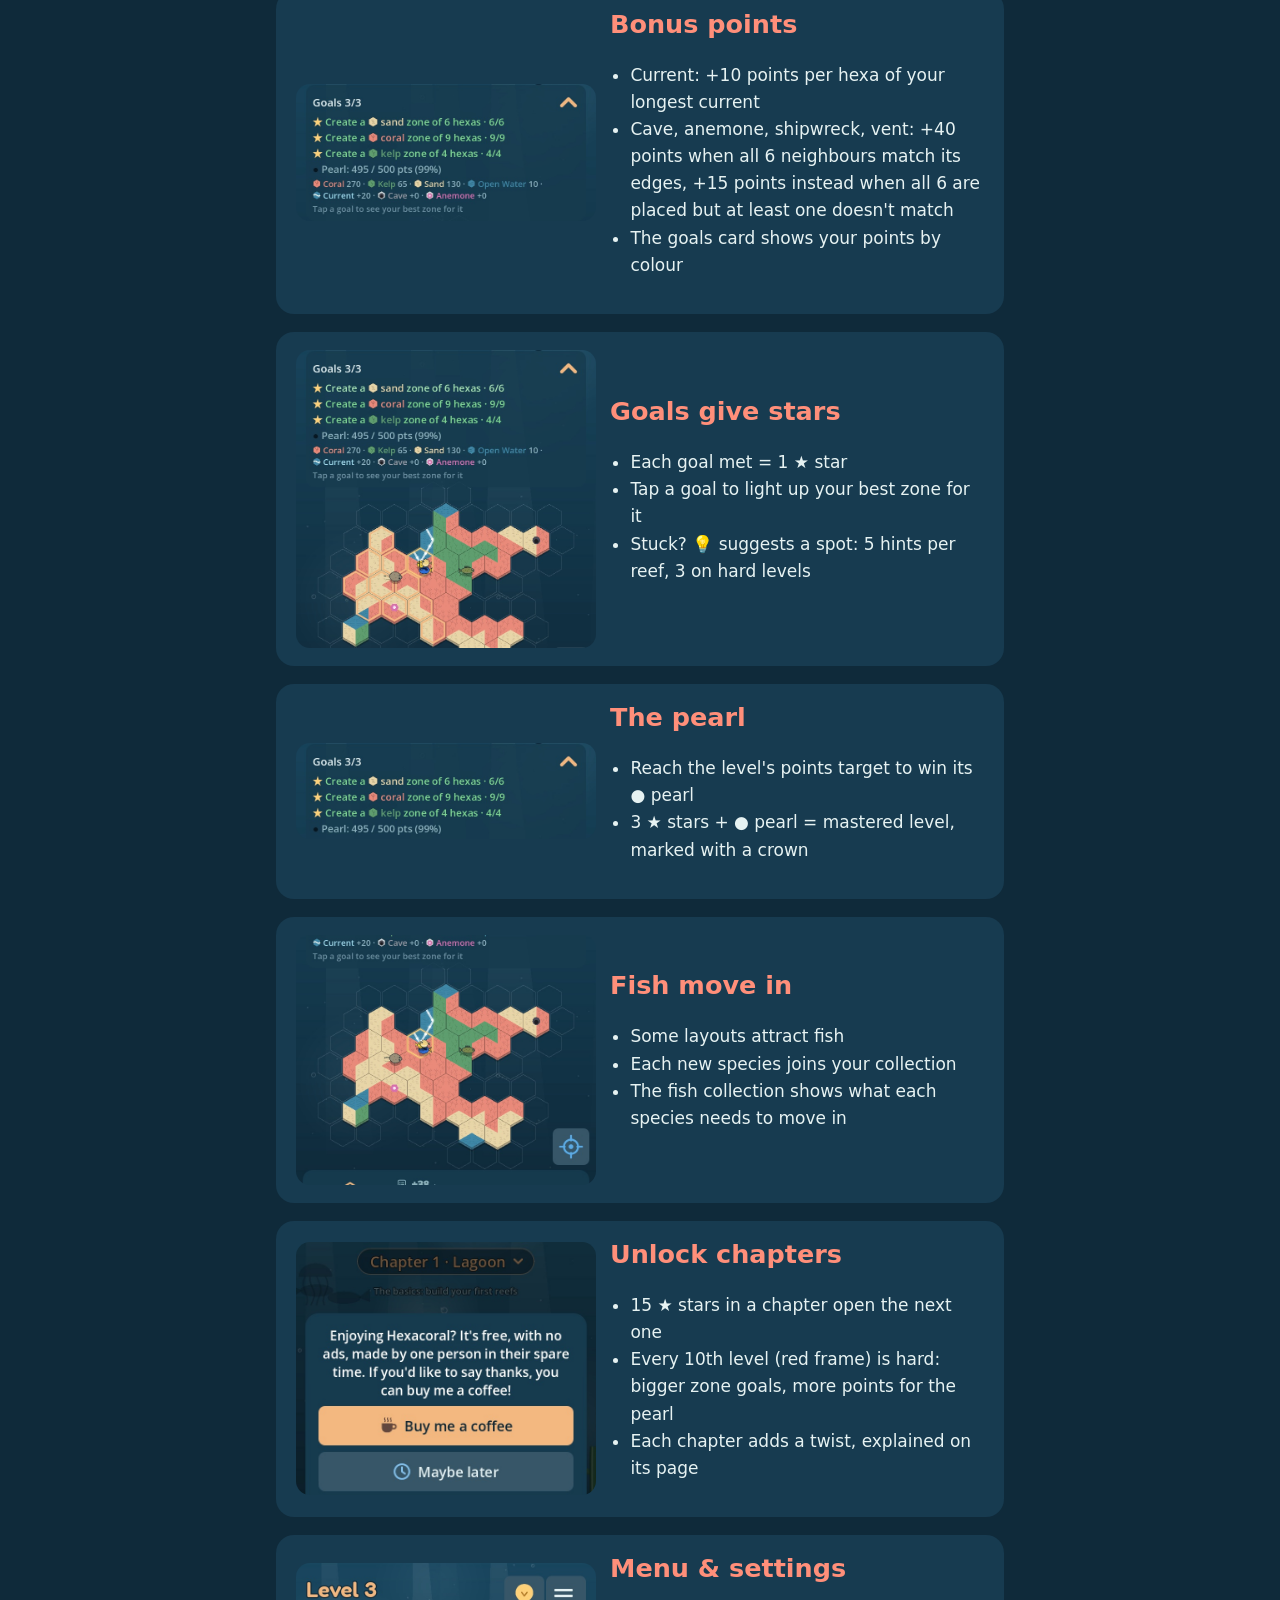
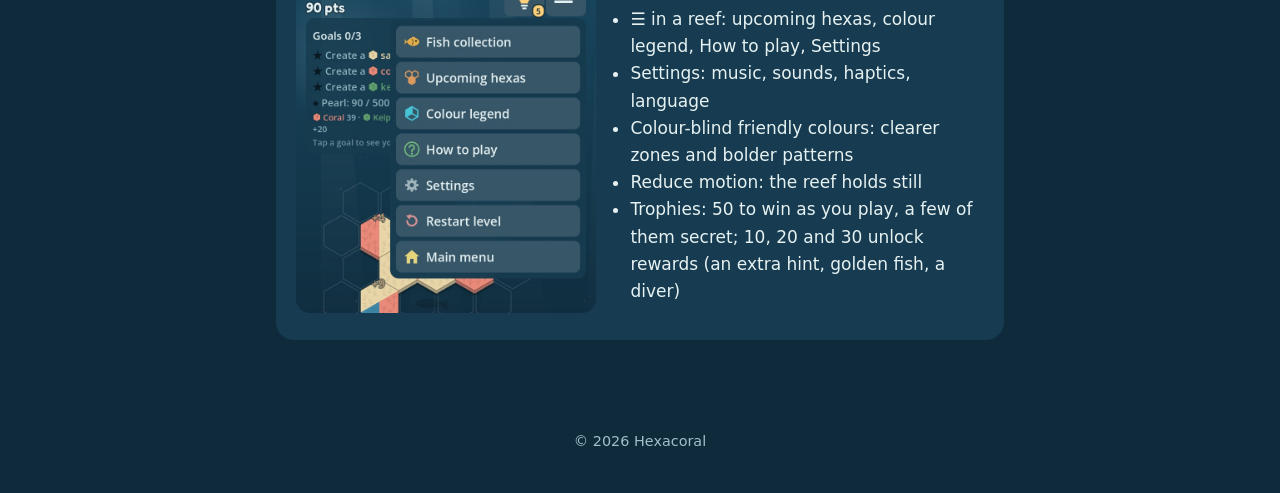
==== commit 83eeed5a: "Trophies: feature bullet and how-to line Co-Authored-By: Claude Opus 5.5 <noreply@anthropic.com>" ====
--- a/how-to-play.html
+++ b/how-to-play.html
@@ -66,7 +66,8 @@
     <li>☰ in a reef: upcoming hexas, colour legend, How to play, Settings</li>
     <li>Settings: music, sounds, haptics, language</li>
     <li>Colour-blind friendly colours: clearer zones and bolder patterns</li>
-    <li>Reduce motion: the reef holds still</li></ul></div></div>
+    <li>Reduce motion: the reef holds still</li>
+    <li>Trophies: 50 to win as you play, a few of them secret; 10, 20 and 30 unlock rewards (an extra hint, golden fish, a diver)</li></ul></div></div>
 </main>
 <footer>© 2026 Hexacoral</footer>
 </body>
--- a/style.css
+++ b/style.css
@@ -35,3 +35,5 @@
 .muted { color: var(--muted); font-size: 0.95rem; }
 footer { text-align: center; color: var(--muted); font-size: 0.9rem; padding: 24px 16px 40px; }
 ul { padding-left: 1.2em; }
+.promise { display: flex; flex-wrap: wrap; gap: 0.5rem; margin: 1rem 0 1.5rem; }
+.promise span { border: 2px solid var(--star); color: var(--star); border-radius: 999px; padding: 0.3rem 0.9rem; font-weight: 600; }
